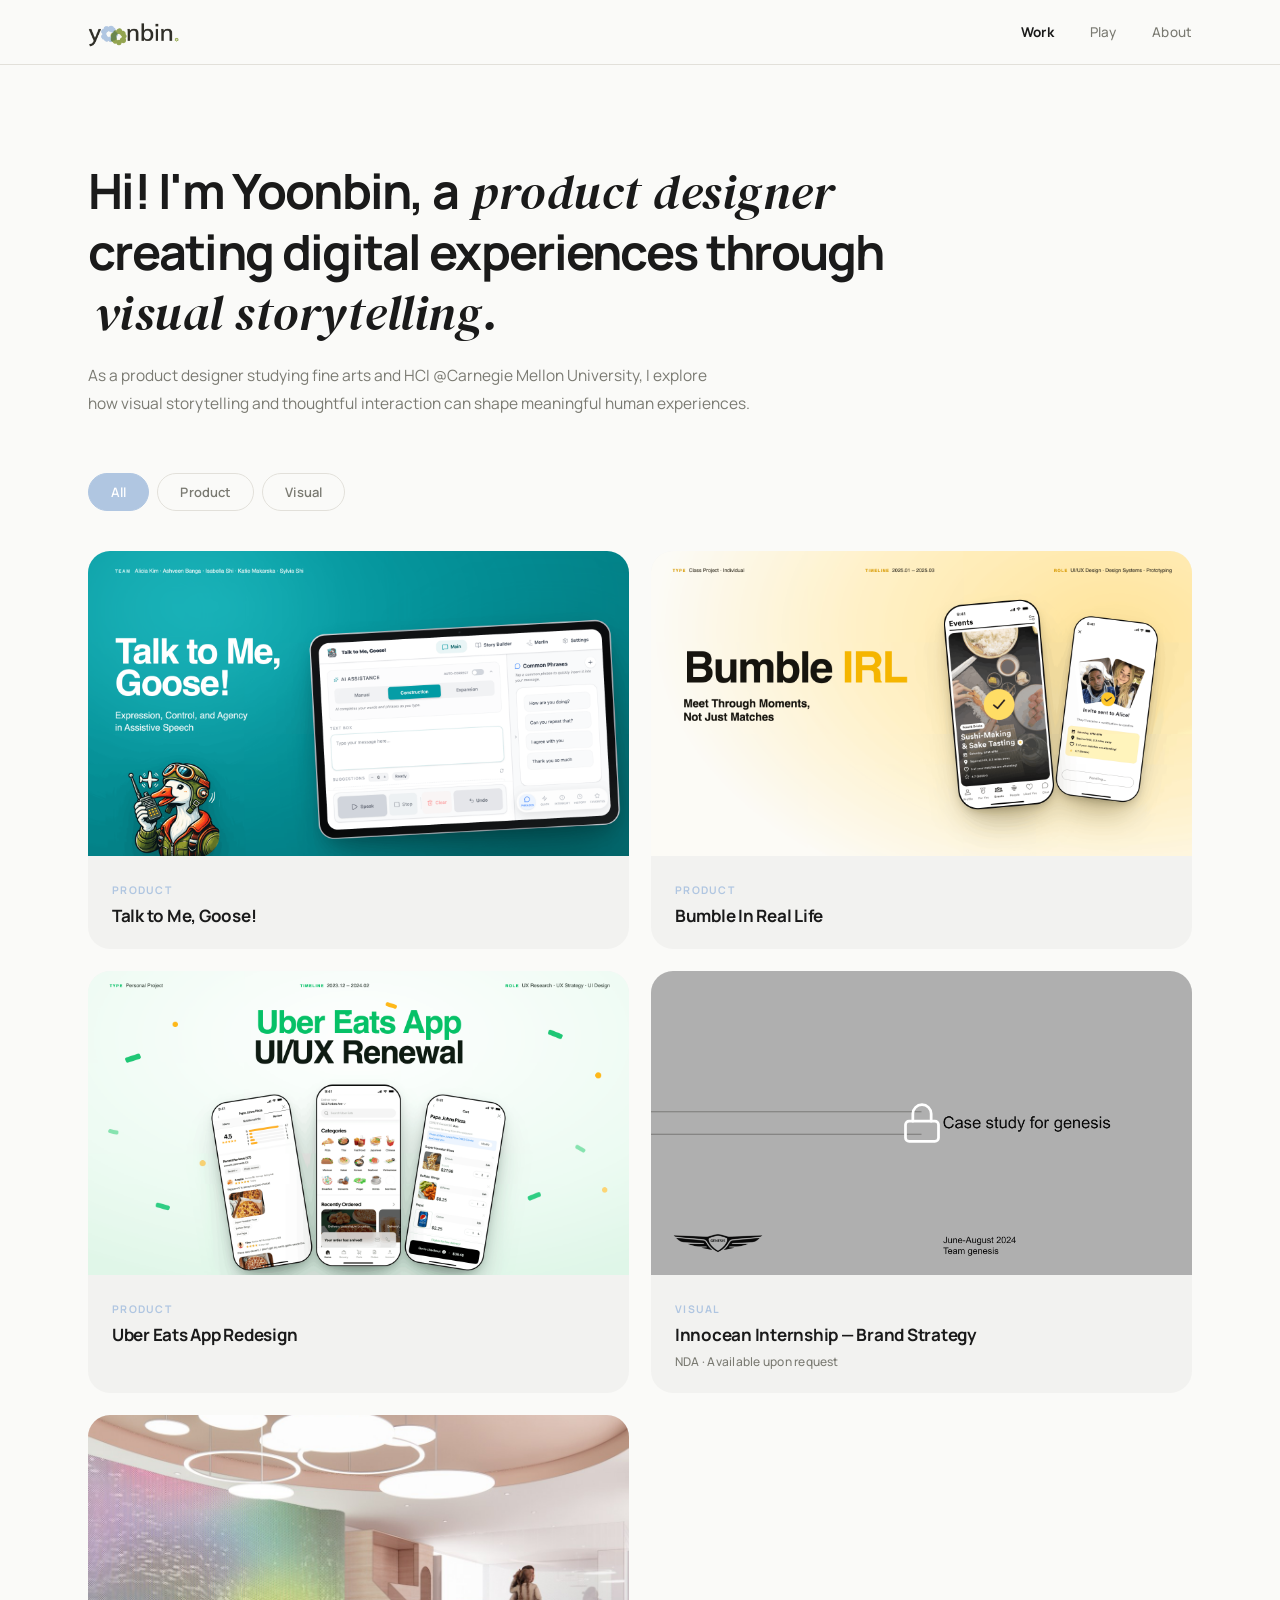
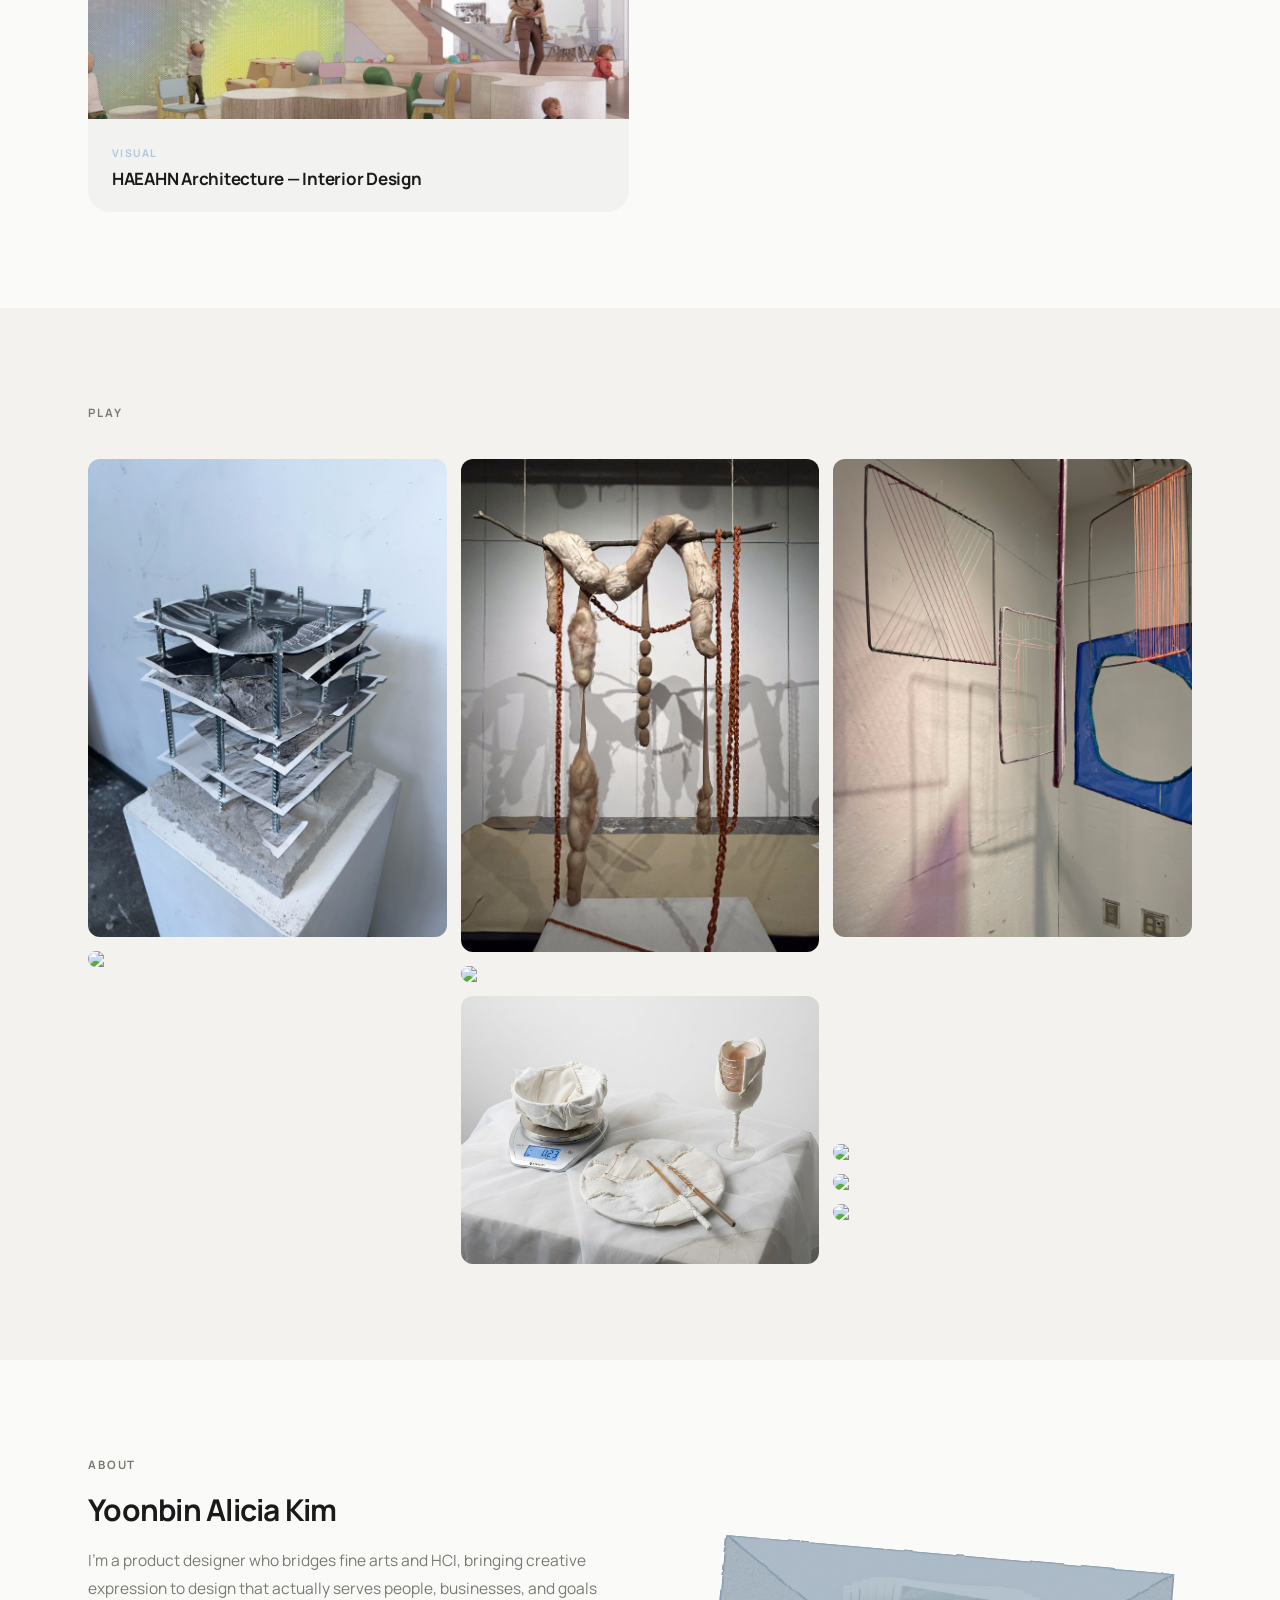
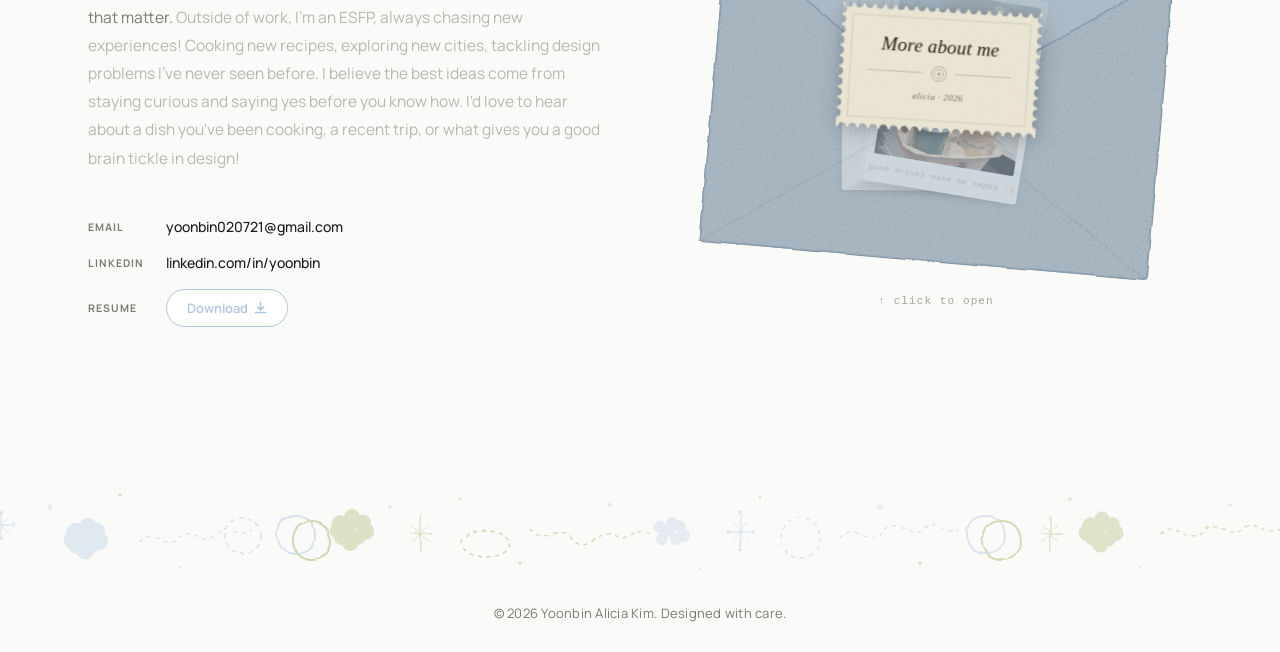
==== index.html @ 05b7c232 "initial commit" ====
<!DOCTYPE html>
<html lang="en">
<head>
<meta charset="UTF-8" />
<meta name="viewport" content="width=device-width, initial-scale=1.0" />
<title>Yoonbin Alicia Kim — Product Designer</title>
<link rel="preconnect" href="https://fonts.googleapis.com" />
<link rel="preconnect" href="https://fonts.gstatic.com" crossorigin />
<link href="https://fonts.googleapis.com/css2?family=Manrope:wght@300;400;500;600;700;800&family=DM+Serif+Display:ital@1&family=IM+Fell+English:ital@0;1&display=swap" rel="stylesheet" />
<style>
/* ── Reset ── */
*,*::before,*::after{box-sizing:border-box;margin:0;padding:0}
:root{
  --blue:#B0C6E1;
  --olive:#98AD57;
  --bg:#FAFAF8;
  --text:#1a1a1a;
  --muted:#7a7a72;
  --border:#e2e0da;
  --card:#F2F2F0;
  --r:22px;
  --ease:cubic-bezier(.4,0,.2,1);
  --spring:cubic-bezier(.34,1.56,.64,1);
}
html,body{scroll-behavior:smooth;width:100%;overflow-x:clip}
body{font-family:'Manrope',-apple-system,sans-serif;background:var(--bg);color:var(--text);line-height:1.6;-webkit-font-smoothing:antialiased}
*{cursor:-webkit-image-set(url('images/logo/d_cursor%201.png') 1x,url('images/logo/d_cursor@2x.png') 2x) 19 19,image-set(url('images/logo/d_cursor%201.png') 1x,url('images/logo/d_cursor@2x.png') 2x) 19 19,auto}
body.hero-em-hover .hero-heading em,body.hero-em-hover .hero-heading em *{cursor:-webkit-image-set(url('images/logo/d_cursor_olive@2x.png') 2x) 19 19,image-set(url('images/logo/d_cursor_olive@2x.png') 2x) 19 19,auto!important}
a{text-decoration:none;color:inherit}
ul{list-style:none}
button{font-family:inherit;border:none;background:none}

/* ── NAV ── */
.nav{
  position:sticky;top:0;z-index:100;
  background:rgba(250,250,248,.92);
  backdrop-filter:blur(14px);-webkit-backdrop-filter:blur(14px);
  border-bottom:1px solid var(--border);
}
.nav-inner{
  max-width:1200px;margin:0 auto;padding:0 48px;
  height:64px;display:flex;align-items:center;justify-content:space-between;
}

/* ── LOGO ── */
.nav-logo{
  display:inline-flex;align-items:center;
  font-size:20px;font-weight:700;letter-spacing:-.03em;line-height:1;
  user-select:none;transition:transform .2s;
}
.nav-logo:hover{transform:scale(.96)}
.nl-y{color:var(--blue)}
.nl-oo{display:inline-flex;align-items:center;margin:0 .5px}
.nl-rest{color:#7A9EBF}
.logo-svg{display:block;flex-shrink:0}

.nav-links{display:flex;gap:36px}
.nav-links a{
  font-size:13.5px;font-weight:500;color:var(--muted);
  letter-spacing:.01em;transition:color .2s, font-weight .2s;
}
.nav-links a:hover,.nav-links a.active{color:var(--text);font-weight:700}

/* ── LAYOUT ── */
.wrap{max-width:1200px;margin:0 auto;padding:0 48px}

/* ── WORK ── */
#work{padding:96px 0}

.hero-eyebrow{
  font-size:11.5px;font-weight:700;letter-spacing:.16em;
  text-transform:uppercase;color:var(--muted);margin-bottom:22px;
}
.hero-heading{
  font-size:clamp(28px,3.8vw,50px);font-weight:700;
  letter-spacing:-.035em;line-height:1.22;
  max-width:820px;margin-bottom:18px;
}
.hero-heading em{
  font-family:'DM Serif Display',Georgia,serif;
  font-style:italic;font-weight:400;
  letter-spacing:.01em;
  margin-left:.12em;
}
.hero-sub{
  font-size:15.5px;font-weight:400;color:var(--muted);
  max-width:720px;line-height:1.82;margin-bottom:56px;
}

/* Filter */
.filter-bar{display:flex;gap:8px;margin-bottom:40px;flex-wrap:wrap}
.filter-btn{
  padding:9px 22px;border-radius:100px;
  border:1.5px solid var(--border);
  font-size:13px;font-weight:600;color:var(--muted);
  transition:all .22s var(--ease);letter-spacing:.01em;
}
.filter-btn:hover{border-color:var(--blue);color:var(--text)}
.filter-btn.active{background:var(--blue);border-color:var(--blue);color:#fff}

/* Cards */
.projects-grid{display:grid;grid-template-columns:1fr 1fr;gap:22px}
.project-card,.project-card *{
  cursor:-webkit-image-set(url('images/logo/d_cursor_big@1x.png') 1x,url('images/logo/d_cursor_big@2x.png') 2x) 32 32,image-set(url('images/logo/d_cursor_big@1x.png') 1x,url('images/logo/d_cursor_big@2x.png') 2x) 32 32,pointer;
}
.project-card{
  border-radius:var(--r);overflow:hidden;background:var(--card);
  transition:transform .3s var(--ease),box-shadow .3s var(--ease),opacity .3s var(--ease);
}
.project-card:hover{transform:scale(1.04);box-shadow:0 16px 38px rgba(20,20,30,.08)}
.project-card.dimmed{opacity:.72}
.card-thumb{aspect-ratio:16/9;width:100%;overflow:hidden}
.card-info{padding:20px 24px 22px}
.card-tag{
  display:inline-block;font-size:10.5px;font-weight:700;
  letter-spacing:.12em;text-transform:uppercase;
  color:var(--blue);margin-bottom:6px;
}
.card-title{font-size:17px;font-weight:700;letter-spacing:-.015em;line-height:1.3}

/* ── PLAY ── */
#play{padding:96px 0;background:#F4F2EE;width:100%;box-sizing:border-box;}
.sec-label{
  display:block;font-size:11.5px;font-weight:700;
  letter-spacing:.16em;text-transform:uppercase;
  color:var(--muted);margin-bottom:36px;
}
.play-grid{
  columns:3;column-gap:14px;
}
.play-item,.play-item *{
  cursor:-webkit-image-set(url('images/logo/d_cursor_big@1x.png') 1x,url('images/logo/d_cursor_big@2x.png') 2x) 32 32,image-set(url('images/logo/d_cursor_big@1x.png') 1x,url('images/logo/d_cursor_big@2x.png') 2x) 32 32,pointer;
}
.play-item{
  border-radius:12px;overflow:hidden;
  break-inside:avoid;margin-bottom:14px;
  transition:transform .3s var(--ease),box-shadow .3s var(--ease));
}
.play-item:hover{transform:translateY(-5px);box-shadow:0 16px 38px rgba(20,20,30,.08)}

/* ── LIGHTBOX ── */
.lb-overlay{
  position:fixed;inset:0;z-index:999;
  background:rgba(26,26,26,.88);
  display:flex;align-items:center;justify-content:center;
  opacity:0;pointer-events:none;
  transition:opacity .3s var(--ease);
}
.lb-overlay.open{opacity:1;pointer-events:all}
.lb-overlay img,.lb-overlay video{
  max-width:90vw;max-height:88vh;
  border-radius:var(--r);
  object-fit:contain;display:block;
  transform:scale(.96);
  transition:transform .3s var(--ease);
}
.lb-overlay.open img,.lb-overlay.open video{transform:scale(1)}
.lb-close{
  position:fixed;top:24px;right:24px;
  width:44px;height:44px;border-radius:50%;
  background:rgba(120,120,120,.25);border:none;
  backdrop-filter:blur(8px);-webkit-backdrop-filter:blur(8px);
  display:flex;align-items:center;justify-content:center;
  color:#fff;font-size:18px;line-height:1;
  transition:background .2s;
}
.lb-close:hover{background:rgba(120,120,120,.45)}

/* ── ABOUT ── */
#about,#about *{cursor:-webkit-image-set(url('images/logo/pair_cursor@1x.png') 1x,url('images/logo/pair_cursor@2x.png') 2x) 36 32,image-set(url('images/logo/pair_cursor@1x.png') 1x,url('images/logo/pair_cursor@2x.png') 2x) 36 32,auto}
#about{padding:96px 0}
.cursor-label{
  position:fixed;pointer-events:none;z-index:9999;
  font-size:11px;font-weight:700;letter-spacing:.12em;text-transform:uppercase;
  color:var(--text);white-space:nowrap;
  transform:translate(-50%,-48px);
  opacity:0;transition:opacity .2s var(--ease);
}
.about-grid{display:grid;grid-template-columns:1fr 1fr;gap:80px;align-items:center}
.about-grid>*{min-width:0;overflow:hidden}

.about-eyebrow{
  display:block;font-size:11.5px;font-weight:700;
  letter-spacing:.16em;text-transform:uppercase;
  color:var(--muted);margin-bottom:18px;
}
.about-name{font-size:30px;font-weight:700;letter-spacing:-.025em;margin-bottom:18px;line-height:1.2}
.about-bio{font-size:15.5px;color:rgba(122,122,114,0.52);line-height:1.82;margin-bottom:44px}
.about-bio .bio-lead{color:var(--muted);font-size:15.5px;}

.contact-list{display:flex;flex-direction:column;gap:14px}
.contact-row{display:flex;align-items:center;gap:14px}
.c-key{
  font-size:10.5px;font-weight:700;letter-spacing:.1em;
  text-transform:uppercase;color:var(--muted);min-width:64px;flex-shrink:0;
}
.c-val{font-size:14px;font-weight:500;transition:color .2s}
.c-val:hover{color:var(--blue)}
.c-resume{
  display:inline-flex;align-items:center;gap:6px;
  padding:8px 20px;border-radius:100px;
  background:#fff;color:var(--blue);border:1.5px solid var(--blue);
  font-size:13px;font-weight:600;
  transition:background .2s,color .2s;
}
.c-resume:hover{background:var(--blue);color:#fff}


/* ── Envelope ── */
.env-wrap{display:flex;flex-direction:column;align-items:center;gap:16px;cursor:pointer;user-select:none;margin-top:80px;max-width:100%}
.env-assembly{position:relative;width:450px;height:308px;transform:rotate(5deg)}
.env-hint-text{font-family:'Courier New',monospace;font-size:11px;letter-spacing:.10em;color:rgba(102,94,86,.56);white-space:nowrap;pointer-events:none;transition:opacity .4s;width:450px;text-align:center;margin-top:16px;}
.env-pc{position:absolute;top:30px;left:148px;width:155px;height:205px;background:#faf9f7;border-radius:3px;padding:7px 7px 28px;box-sizing:border-box;box-shadow:0 2px 10px rgba(0,0,0,.13);will-change:transform;}
.env-pc-photo{width:100%;height:100%;background-size:cover;background-position:center;border-radius:1px;}
.env-pc-caption{position:absolute;bottom:0;left:0;right:0;height:28px;display:flex;align-items:center;justify-content:center;font-family:'Courier New',monospace;font-size:8px;color:#b2a898;letter-spacing:.06em;pointer-events:none;}


/* ── FOOTER ── */
.footer{padding-top:60px;text-align:center;font-size:13px;color:var(--muted);letter-spacing:.02em;}
.footer-copy{padding:20px 48px 28px;}

/* ── Entrance animations ── */
@keyframes fadeUp{
  from{opacity:0;transform:translateY(22px)}
  to{opacity:1;transform:none}
}
.hero-eyebrow{animation:fadeUp .6s ease both}
.hero-heading{animation:fadeUp .7s ease .08s both}
.hero-sub{animation:fadeUp .7s ease .16s both}
.filter-bar{animation:fadeUp .7s ease .22s both}
.projects-grid{animation:fadeUp .7s ease .28s both}

/* ── Responsive ── */
@media(max-width:1100px){
  .about-grid{grid-template-columns:1fr;gap:60px}
  .env-wrap{margin-top:40px}
}
@media(max-width:900px){
  .env-hint-text{margin-top:-50px}
  .nav-inner,.wrap{padding-left:28px;padding-right:28px}
  .projects-grid{grid-template-columns:1fr}
  .env-assembly{transform:rotate(5deg) scale(0.75);transform-origin:center top}
  .env-wrap{margin-top:140px}
}
@media(max-width:600px){
  .nav-links{gap:20px}
  .env-assembly{transform:rotate(5deg) scale(0.62);transform-origin:center top}
  .env-wrap{margin-top:120px}
  .env-hint-text{margin-top:-94px}
  .cursor-label{display:none !important}
  [style*="min-height:420px"]{min-height:0 !important;overflow:visible !important}
}
</style>
</head>
<body>

<!-- ══ NAV ══ -->
<nav class="nav">
  <div class="nav-inner">
    <a href="#work" class="nav-logo" aria-label="yoonbin.">
      <img src="images/logo/logo-3-ring-period.png" alt="yoonbin." style="height:80px;width:auto;display:block;margin-left:-23px">
    </a>
    <ul class="nav-links">
      <li><a href="#work">Work</a></li>
      <li><a href="#play">Play</a></li>
      <li><a href="#about">About</a></li>
    </ul>
  </div>
</nav>

<!-- ══ WORK ══ -->
<section id="work">
  <div class="wrap">
    <h1 class="hero-heading">Hi! I'm Yoonbin, a <em>product designer</em> creating digital experiences through <em>visual storytelling.</em></h1>
    <p class="hero-sub">As a product designer studying fine arts and HCI @<a href="https://hcii.cmu.edu/" target="_blank" style="color:inherit;font-size:inherit;font-weight:inherit;transition:color .2s;" onmouseover="this.style.color='var(--blue)'" onmouseout="this.style.color='inherit'">Carnegie Mellon University</a>, I explore<br>how visual storytelling and thoughtful interaction can shape meaningful human experiences.</p>

    <div class="filter-bar">
      <button class="filter-btn active" data-filter="all">All</button>
      <button class="filter-btn" data-filter="product">Product</button>
      <button class="filter-btn" data-filter="visual">Visual</button>
    </div>

    <div class="projects-grid">
      <a class="project-card" data-category="product" href="ttmg.html">
        <div class="card-thumb" style="background:linear-gradient(135deg,#D0D8E8,#BEC9DC)"><img src="images/TTMG/Goose Cover B -deep teal-.png" alt="Talk to Me Goose" style="width:100%;height:100%;object-fit:cover;display:block"></div>
        <div class="card-info">
          <span class="card-tag">Product</span>
          <h3 class="card-title">Talk to Me, Goose!</h3>
        </div>
      </a>
      <a class="project-card" data-category="product" href="bumble-irl.html">
        <div class="card-thumb" style="background:linear-gradient(135deg,#EAD8D0,#DEC8BC)"><img src="images/Bumble cover.png" alt="Bumble IRL" style="width:100%;height:100%;object-fit:cover;display:block"></div>
        <div class="card-info">
          <span class="card-tag">Product</span>
          <h3 class="card-title">Bumble In Real Life</h3>
        </div>
      </a>
      <a class="project-card" data-category="product" href="uber-eats.html">
        <div class="card-thumb" style="background:linear-gradient(135deg,#D6E5EE,#C2D4E2)"><img src="images/uber eats/UberEats cover.png" alt="Uber Eats App Renewal" style="width:100%;height:100%;object-fit:cover;display:block"></div>
        <div class="card-info">
          <span class="card-tag">Product</span>
          <h3 class="card-title">Uber Eats App Redesign</h3>
        </div>
      </a>
      <div class="project-card" data-category="visual" style="cursor:default;pointer-events:none">
        <div class="card-thumb" style="background:#000;position:relative">
          <img src="images/visual/Innocean/Team Genesis_Case Study for Genesis_1st Edition_0705 1.pptx-01 1.png" alt="Innocean Internship" style="width:100%;height:100%;object-fit:cover;display:block">
          <div style="position:absolute;inset:0;display:flex;align-items:center;justify-content:center;background:rgba(26,26,26,.35)">
            <svg width="44" height="44" viewBox="0 0 24 24" fill="none" stroke="#fff" stroke-width="1.5" stroke-linecap="round" stroke-linejoin="round"><rect x="3" y="11" width="18" height="11" rx="2"/><path d="M7 11V7a5 5 0 0 1 10 0v4"/></svg>
          </div>
        </div>
        <div class="card-info">
          <span class="card-tag">Visual</span>
          <h3 class="card-title">Innocean Internship — Brand Strategy</h3>
          <p style="font-size:12px;color:var(--muted);margin-top:6px;font-weight:500;letter-spacing:.02em">NDA · Available upon request</p>
        </div>
      </div>
      <a class="project-card" data-category="visual" href="haeahn.html">
        <div class="card-thumb" style="background:linear-gradient(135deg,#E8DDD0,#D9C9B8)"><img src="images/visual/Haeahn/cover.jpg" alt="HAEAHN Architecture — Kids Zone" style="width:100%;height:100%;object-fit:cover;display:block"></div>
        <div class="card-info">
          <span class="card-tag">Visual</span>
          <h3 class="card-title">HAEAHN Architecture — Interior Design</h3>
        </div>
      </a>
    </div>
  </div>
</section>

<!-- ══ PLAY ══ -->
<section id="play">
  <div class="wrap">
    <span class="sec-label">Play</span>
    <div class="play-grid">
      <div class="play-item"><img src="images/play/IMG_4606.jpg" style="width:100%;height:auto;display:block"></div>
      <div class="play-item"><img src="images/play/bad color.png" style="width:100%;height:auto;display:block"></div>
      <div class="play-item"><img src="images/play/IMG_2634.jpg" style="width:100%;height:auto;display:block"></div>
      <div class="play-item"><img src="images/play/5. soft sculpture.jpg" style="width:100%;height:auto;display:block"></div>
      <div class="play-item"><img src="images/play/openart-image_1773046559421_83c6cf84_1773046559517_0f009325.jpg" style="width:100%;height:auto;display:block"></div>
      <div class="play-item"><img src="images/play/IMG_3449.jpg" style="width:100%;height:auto;display:block"></div>
      <div class="play-item"><video src="images/play/10. Can_t spell youth without you, exhibition moving poster, Photoshop.mp4" autoplay loop muted playsinline style="width:100%;height:auto;display:block"></video></div>
      <div class="play-item"><img src="images/play/3. Iridescent Metamorphosis, water color and water pencil, 91x73cm, 2020.jpg" style="width:100%;height:auto;display:block"></div>
      <div class="play-item"><img src="images/play/1.1 Sweet Temptation, 150x76cm, mixed media, 2020.jpg" style="width:100%;height:auto;display:block"></div>
      <div class="play-item"><img src="images/play/4. Under my imagination, mobil sculpture installation, 360x100cm,2020jpg.jpg" style="width:100%;height:auto;display:block"></div>
    </div>
  </div>
</section>

<div class="cursor-label" id="cursorLabel">LET'S WORK TOGETHER!</div>

<!-- ══ ABOUT ══ -->
<section id="about">
  <div class="wrap">
    <div class="about-grid">

      <!-- Left: bio -->
      <div>
        <span class="about-eyebrow">About</span>
        <h2 class="about-name">Yoonbin Alicia Kim</h2>
        <p class="about-bio"><span class="bio-lead">I'm a product designer who bridges fine arts and HCI, bringing creative expression to design that actually serves people, businesses, and goals that matter.</span> Outside of work, I'm an ESFP, always chasing new experiences! Cooking new recipes, exploring new cities, tackling design problems I've never seen before. I believe the best ideas come from staying curious and saying yes before you know how. I'd love to hear about a dish you've been cooking, a recent trip, or what gives you a good brain tickle in design!</p>
        <div class="contact-list">
          <div class="contact-row">
            <span class="c-key">Email</span>
            <a href="mailto:yoonbin020721@gmail.com" class="c-val">yoonbin020721@gmail.com</a>
          </div>
          <div class="contact-row">
            <span class="c-key">LinkedIn</span>
            <a href="https://www.linkedin.com/in/yoonbin-alicia-kim/" target="_blank" rel="noopener" class="c-val">linkedin.com/in/yoonbin</a>
          </div>
          <div class="contact-row">
            <span class="c-key">Resume</span>
            <a href="images/Yoonbin_Kim_Resume.pdf" download="Yoonbin_Kim_Resume.pdf" class="c-val c-resume">
              Download
              <svg width="13" height="13" viewBox="0 0 13 13" fill="none" aria-hidden="true">
                <path d="M6.5 1.5v7M3.5 6l3 3 3-3M1.5 11.5h10" stroke="currentColor" stroke-width="1.6" stroke-linecap="round" stroke-linejoin="round"/>
              </svg>
            </a>
          </div>
        </div>
      </div>

      <!-- Right: envelope -->
      <div style="display:flex;justify-content:center;align-items:center;min-height:420px;overflow:visible">
        <div class="env-wrap" id="envWrap">
          <!-- Paper grain filter -->
          <svg style="position:absolute;width:0;height:0;overflow:hidden" aria-hidden="true">
            <defs>
              <filter id="paperGrain" color-interpolation-filters="linearRGB" x="0%" y="0%" width="100%" height="100%">
                <feTurbulence type="fractalNoise" baseFrequency="0.62" numOctaves="4" stitchTiles="stitch" result="noise"/>
                <feColorMatrix type="saturate" values="0" in="noise" result="grey"/>
                <feBlend in="SourceGraphic" in2="grey" mode="multiply" result="blend"/>
                <feComposite in="blend" in2="SourceGraphic" operator="in"/>
              </filter>
              <filter id="envRough" x="-5%" y="-5%" width="110%" height="110%">
                <feTurbulence type="turbulence" baseFrequency="0.02 0.04" numOctaves="3" seed="12" result="noise"/>
                <feDisplacementMap in="SourceGraphic" in2="noise" scale="2.5" xChannelSelector="R" yChannelSelector="G"/>
              </filter>
            </defs>
          </svg>

          <div class="env-assembly" id="envAssembly">
            <!-- Envelope back -->
            <div id="envBack" style="position:absolute;top:0;left:0;width:450px;height:308px;z-index:1;background:rgba(172,188,200,0.96);border-radius:4px;border:1.5px solid rgba(138,158,172,0.88);filter:url(#paperGrain) url(#envRough);"></div>

            <!-- Interior lining -->
            <div id="envInterior" style="position:absolute;top:8px;left:8px;width:434px;height:292px;z-index:2;background:rgba(108,132,150,0.88);border-radius:2px;opacity:0;transition:opacity .30s ease .22s;pointer-events:none;"></div>

            <!-- Photo cards (no rough filter) -->
            <div id="envC0" class="env-pc" style="z-index:3"></div>
            <div id="envC1" class="env-pc" style="z-index:4"></div>
            <div id="envC2" class="env-pc" style="z-index:5"></div>
            <div id="envC3" class="env-pc" style="z-index:6"></div>
            <div id="envC4" class="env-pc" style="z-index:7"></div>
            <div id="envC5" class="env-pc" style="z-index:8"></div>
            <div id="envC6" class="env-pc" style="z-index:9"></div>

            <!-- Stamp on envelope front (populated by JS) -->
            <div id="envLabel" style="position:absolute;left:125px;top:55px;z-index:34;pointer-events:none;opacity:1;transition:opacity .22s ease;filter:drop-shadow(2px 4px 12px rgba(0,0,0,.22)) drop-shadow(0 1px 3px rgba(0,0,0,.10));transform:rotate(-1.5deg);"></div>

            <!-- Front face with V-notch clip -->
            <div id="envFront" style="position:absolute;top:0;left:0;width:450px;height:308px;z-index:32;pointer-events:none;clip-path:polygon(0% 0%,50% 0%,100% 0%,100% 100%,0% 100%);transition:clip-path .55s cubic-bezier(.4,0,.2,1);filter:url(#envRough);">
              <svg width="450" height="308" viewBox="0 0 450 308" fill="none" style="display:block;">
                <rect x=".75" y=".75" width="448.5" height="306.5" rx="3.5" fill="rgba(172,188,200,0.58)" stroke="rgba(135,155,170,0.88)" stroke-width="1.5"/>
                <line x1="0"   y1="0"   x2="225" y2="154" stroke="rgba(112,135,150,0.28)" stroke-width="1"/>
                <line x1="450" y1="0"   x2="225" y2="154" stroke="rgba(112,135,150,0.28)" stroke-width="1"/>
                <line x1="0"   y1="308" x2="225" y2="154" stroke="rgba(112,135,150,0.28)" stroke-width="1"/>
                <line x1="450" y1="308" x2="225" y2="154" stroke="rgba(112,135,150,0.28)" stroke-width="1"/>
              </svg>
            </div>

            <!-- Flap back (folded open) -->
            <div id="envFlapBack" style="position:absolute;top:-154px;left:0;width:450px;height:154px;z-index:22;opacity:0;transform:translateY(14px);transition:opacity .20s ease,transform .20s ease;pointer-events:none;filter:url(#envRough);">
              <svg width="450" height="154" viewBox="0 0 450 154" fill="none" style="display:block;">
                <polygon points="0,154 450,154 225,0" fill="rgba(108,132,150,0.94)" stroke="rgba(88,112,130,0.82)" stroke-width="1.5" stroke-linejoin="round"/>
              </svg>
            </div>

            <!-- Flap front (sealed) -->
            <div id="envFlapFront" style="position:absolute;top:0;left:0;width:450px;height:154px;z-index:33;opacity:1;transition:opacity .22s ease .30s;pointer-events:none;filter:url(#envRough);">
              <svg width="450" height="154" viewBox="0 0 450 154" fill="none" style="display:block;">
                <polygon points="0,0 450,0 225,154" fill="rgba(172,188,200,0.75)" stroke="rgba(135,155,170,0.88)" stroke-width="1.5" stroke-linejoin="round"/>
                <line x1="0"   y1="0" x2="225" y2="154" stroke="rgba(112,135,150,0.28)" stroke-width="1"/>
                <line x1="450" y1="0" x2="225" y2="154" stroke="rgba(112,135,150,0.28)" stroke-width="1"/>
              </svg>
            </div>
          </div>

          <div class="env-hint-text" id="envHint">↑ click to open</div>
        </div>
      </div>

    </div>
  </div>
</section>

<!-- ══ FOOTER ══ -->
<footer class="footer">
  <div style="width:100%;overflow:hidden;line-height:0;">
<svg xmlns="http://www.w3.org/2000/svg" viewBox="0 0 1440 100" width="100%" height="100" preserveAspectRatio="xMidYMid slice">
  <defs>
    <!-- Hand-drawn wobble filter -->
    <filter id="rough" x="-5%" y="-5%" width="110%" height="110%">
      <feTurbulence type="turbulence" baseFrequency="0.035 0.06" numOctaves="3" seed="8" result="noise"/>
      <feDisplacementMap in="SourceGraphic" in2="noise" scale="2.8" xChannelSelector="R" yChannelSelector="G"/>
    </filter>
    <filter id="roughfill" x="-10%" y="-10%" width="120%" height="120%">
      <feTurbulence type="turbulence" baseFrequency="0.04 0.07" numOctaves="4" seed="5" result="noise"/>
      <feDisplacementMap in="SourceGraphic" in2="noise" scale="3.5" xChannelSelector="R" yChannelSelector="G"/>
    </filter>
  </defs>

  <!-- === BLOB RINGS (filled, organic lobe clusters) === -->
  <!-- Blue ring cluster at x=168 -->
  <g opacity=".34">
    <ellipse cx="160" cy="52" rx="9.5" ry="8.2" fill="#B0C6E1" transform="rotate(-20 160 52)"/>
    <ellipse cx="176" cy="48" rx="9" ry="8.5" fill="#B0C6E1" transform="rotate(15 176 48)"/>
    <ellipse cx="172" cy="62" rx="8.8" ry="8" fill="#B0C6E1" transform="rotate(-8 172 62)"/>
    <ellipse cx="156" cy="62" rx="8.5" ry="8.2" fill="#B0C6E1" transform="rotate(25 156 62)"/>
    <ellipse cx="155" cy="48" rx="9" ry="8" fill="#B0C6E1" transform="rotate(-35 155 48)"/>
    <ellipse cx="168" cy="43" rx="8.5" ry="8.5" fill="#B0C6E1" transform="rotate(10 168 43)"/>
    <ellipse cx="180" cy="58" rx="8.2" ry="8.8" fill="#B0C6E1" transform="rotate(-15 180 58)"/>
    <ellipse cx="165" cy="68" rx="9" ry="8" fill="#B0C6E1" transform="rotate(30 165 68)"/>
    <ellipse cx="152" cy="57" rx="8.5" ry="9" fill="#B0C6E1" transform="rotate(-10 152 57)"/>
  </g>

  <!-- Green blob at x=430 -->
  <g opacity=".3">
    <ellipse cx="428" cy="44" rx="8.5" ry="8" fill="#98AD57" transform="rotate(-18 428 44)"/>
    <ellipse cx="443" cy="40" rx="8" ry="8.5" fill="#98AD57" transform="rotate(22 443 40)"/>
    <ellipse cx="438" cy="54" rx="8.2" ry="7.8" fill="#98AD57" transform="rotate(-5 438 54)"/>
    <ellipse cx="422" cy="54" rx="8" ry="8.2" fill="#98AD57" transform="rotate(28 422 54)"/>
    <ellipse cx="420" cy="40" rx="8.5" ry="7.8" fill="#98AD57" transform="rotate(-32 420 40)"/>
    <ellipse cx="432" cy="34" rx="8" ry="8" fill="#98AD57" transform="rotate(12 432 34)"/>
    <ellipse cx="446" cy="48" rx="8" ry="8.5" fill="#98AD57" transform="rotate(-12 446 48)"/>
    <ellipse cx="430" cy="60" rx="8.5" ry="7.8" fill="#98AD57" transform="rotate(28 430 60)"/>
    <ellipse cx="418" cy="48" rx="8" ry="8.5" fill="#98AD57" transform="rotate(-8 418 48)"/>
  </g>

  <!-- Small blue dot cluster x=750 -->
  <g opacity=".28">
    <ellipse cx="748" cy="48" rx="6.5" ry="6" fill="#B0C6E1" transform="rotate(-15 748 48)"/>
    <ellipse cx="760" cy="44" rx="6" ry="6.5" fill="#B0C6E1" transform="rotate(20 760 44)"/>
    <ellipse cx="756" cy="56" rx="6.2" ry="6" fill="#B0C6E1" transform="rotate(-5 756 56)"/>
    <ellipse cx="742" cy="56" rx="6" ry="6.2" fill="#B0C6E1" transform="rotate(25 742 56)"/>
    <ellipse cx="740" cy="44" rx="6.5" ry="6" fill="#B0C6E1" transform="rotate(-30 740 44)"/>
    <ellipse cx="752" cy="40" rx="6" ry="6" fill="#B0C6E1" transform="rotate(8 752 40)"/>
    <ellipse cx="764" cy="52" rx="6" ry="6.5" fill="#B0C6E1" transform="rotate(-10 764 52)"/>
  </g>

  <!-- Green blob x=1180 -->
  <g opacity=".28">
    <ellipse cx="1178" cy="46" rx="8" ry="7.5" fill="#98AD57" transform="rotate(-20 1178 46)"/>
    <ellipse cx="1192" cy="42" rx="7.8" ry="8" fill="#98AD57" transform="rotate(18 1192 42)"/>
    <ellipse cx="1188" cy="56" rx="8" ry="7.5" fill="#98AD57" transform="rotate(-6 1188 56)"/>
    <ellipse cx="1172" cy="54" rx="7.5" ry="8" fill="#98AD57" transform="rotate(26 1172 54)"/>
    <ellipse cx="1170" cy="42" rx="8" ry="7.5" fill="#98AD57" transform="rotate(-28 1170 42)"/>
    <ellipse cx="1182" cy="36" rx="7.5" ry="7.5" fill="#98AD57" transform="rotate(10 1182 36)"/>
    <ellipse cx="1196" cy="50" rx="7.5" ry="8" fill="#98AD57" transform="rotate(-12 1196 50)"/>
    <ellipse cx="1180" cy="62" rx="8" ry="7.5" fill="#98AD57" transform="rotate(24 1180 62)"/>
    <ellipse cx="1166" cy="50" rx="7.5" ry="8" fill="#98AD57" transform="rotate(-8 1166 50)"/>
  </g>

  <!-- === STROKE ELEMENTS (wobble filtered) === -->
  <g filter="url(#rough)" stroke-linecap="round" stroke-linejoin="round">

    <!-- Sparkle cross #1 (blue) x=80 -->
    <g opacity=".42" stroke="#B0C6E1">
      <path d="M80,29 C80.5,34 80,38 80,42" stroke-width="1.3" fill="none"/>
      <path d="M80,42 C79.5,46 80,52 79.8,55" stroke-width="1.3" fill="none"/>
      <path d="M67,42 C72,41.5 76,42 80,42" stroke-width="1.3" fill="none"/>
      <path d="M80,42 C84,42.5 88,42 93,41.8" stroke-width="1.3" fill="none"/>
      <path d="M71,33 C74,36 77,39 80,42" stroke-width="0.8" fill="none"/>
      <path d="M80,42 C83,45 86,48 89,51" stroke-width="0.8" fill="none"/>
      <path d="M89,33 C86,36 83,39 80,42" stroke-width="0.8" fill="none"/>
      <path d="M80,42 C77,45 74,48 71,51" stroke-width="0.8" fill="none"/>
      <circle cx="80" cy="29" r="2" fill="#B0C6E1" stroke="none"/>
      <circle cx="80" cy="55" r="2" fill="#B0C6E1" stroke="none"/>
      <circle cx="67" cy="42" r="2" fill="#B0C6E1" stroke="none"/>
      <circle cx="93" cy="42" r="2" fill="#B0C6E1" stroke="none"/>
    </g>

    <!-- Dotted ring outline at x=320 -->
    <circle cx="322" cy="52" r="18" fill="none" stroke="#B0C6E1" stroke-width="1.5" stroke-dasharray="3.5,5.5" opacity=".48"/>

    <!-- Wavy dotted path #1 (blue) x=220 -->
    <path d="M220,58 C232,42 244,68 258,54 C272,40 284,66 298,50 C308,38 318,56 330,46" fill="none" stroke="#B0C6E1" stroke-width="1.4" stroke-dasharray="3,5.5" opacity=".44"/>

    <!-- Overlapping ring outlines x=370 -->
    <g opacity=".44">
      <path d="M356,50 C356,38 364,32 375,32 C386,32 394,40 394,52 C394,64 386,70 375,70 C364,70 356,62 356,50 Z" fill="none" stroke="#B0C6E1" stroke-width="2"/>
      <path d="M372,56 C372,44 380,38 391,38 C402,38 410,46 410,58 C410,70 402,76 391,76 C380,76 372,68 372,56 Z" fill="none" stroke="#98AD57" stroke-width="2"/>
    </g>

    <!-- Sparkle cross #2 (green) x=500 -->
    <g opacity=".38" stroke="#98AD57">
      <path d="M500,31 C500.3,37 500,43 500,50" stroke-width="1.2" fill="none"/>
      <path d="M500,50 C499.7,57 500,62 499.8,68" stroke-width="1.2" fill="none"/>
      <path d="M489,50 C493,49.5 497,50 500,50" stroke-width="1.2" fill="none"/>
      <path d="M500,50 C503,50.3 507,50 511,49.8" stroke-width="1.2" fill="none"/>
      <path d="M492,42 C495,45 498,47 500,50" stroke-width="0.8" fill="none"/>
      <path d="M500,50 C502,53 505,56 508,58" stroke-width="0.8" fill="none"/>
      <path d="M508,42 C505,45 502,47 500,50" stroke-width="0.8" fill="none"/>
      <path d="M500,50 C498,53 495,56 492,58" stroke-width="0.8" fill="none"/>
    </g>

    <!-- Dotted oval x=565 -->
    <ellipse cx="565" cy="60" rx="24" ry="13" fill="none" stroke="#98AD57" stroke-width="1.5" stroke-dasharray="3,5.5" opacity=".44"/>

    <!-- Wavy dotted path #2 (green) x=610 -->
    <path d="M610,46 C624,64 638,38 652,56 C666,72 680,42 694,52 C704,60 714,42 728,50" fill="none" stroke="#98AD57" stroke-width="1.4" stroke-dasharray="3,5.5" opacity=".42"/>

    <!-- Sparkle cross #3 (blue) x=820 -->
    <g opacity=".4" stroke="#B0C6E1">
      <path d="M820,28 C820.4,35 820,41 820,48" stroke-width="1.3" fill="none"/>
      <path d="M820,48 C819.6,55 820,60 819.8,66" stroke-width="1.3" fill="none"/>
      <path d="M807,48 C812,47.5 816,48 820,48" stroke-width="1.3" fill="none"/>
      <path d="M820,48 C824,48.4 828,48 833,47.8" stroke-width="1.3" fill="none"/>
      <path d="M811,38 C814,41 817,44 820,48" stroke-width="0.8" fill="none"/>
      <path d="M820,48 C823,52 826,55 829,58" stroke-width="0.8" fill="none"/>
      <path d="M829,38 C826,41 823,44 820,48" stroke-width="0.8" fill="none"/>
      <path d="M820,48 C817,52 814,55 811,58" stroke-width="0.8" fill="none"/>
      <circle cx="820" cy="28" r="1.8" fill="#B0C6E1" stroke="none"/>
      <circle cx="820" cy="66" r="1.8" fill="#B0C6E1" stroke="none"/>
      <circle cx="807" cy="48" r="1.8" fill="#B0C6E1" stroke="none"/>
      <circle cx="833" cy="48" r="1.8" fill="#B0C6E1" stroke="none"/>
    </g>

    <!-- Dotted ring x=878 -->
    <circle cx="880" cy="54" r="20" fill="none" stroke="#B0C6E1" stroke-width="1.5" stroke-dasharray="3.5,5.5" opacity=".4"/>

    <!-- Wavy dotted path #3 (blue) x=920 -->
    <path d="M920,54 C934,36 948,66 962,48 C976,30 990,58 1004,44 C1014,34 1024,52 1038,46" fill="none" stroke="#B0C6E1" stroke-width="1.4" stroke-dasharray="3,5.5" opacity=".42"/>

    <!-- Overlapping ring outlines x=1058 -->
    <g opacity=".4">
      <path d="M1046,50 C1046,38 1054,32 1065,32 C1076,32 1084,40 1084,52 C1084,64 1076,70 1065,70 C1054,70 1046,62 1046,50 Z" fill="none" stroke="#B0C6E1" stroke-width="2"/>
      <path d="M1062,56 C1062,44 1070,38 1081,38 C1092,38 1100,46 1100,58 C1100,70 1092,76 1081,76 C1070,76 1062,68 1062,56 Z" fill="none" stroke="#98AD57" stroke-width="2"/>
    </g>

    <!-- Sparkle cross #4 (green) x=1130 -->
    <g opacity=".36" stroke="#98AD57">
      <path d="M1130,32 C1130.3,38 1130,44 1130,50" stroke-width="1.2" fill="none"/>
      <path d="M1130,50 C1129.7,56 1130,62 1129.8,68" stroke-width="1.2" fill="none"/>
      <path d="M1119,50 C1123,49.5 1127,50 1130,50" stroke-width="1.2" fill="none"/>
      <path d="M1130,50 C1133,50.3 1137,50 1141,49.8" stroke-width="1.2" fill="none"/>
      <path d="M1122,42 C1125,45 1128,47 1130,50" stroke-width="0.8" fill="none"/>
      <path d="M1130,50 C1132,53 1135,56 1138,58" stroke-width="0.8" fill="none"/>
      <path d="M1138,42 C1135,45 1132,47 1130,50" stroke-width="0.8" fill="none"/>
      <path d="M1130,50 C1128,53 1125,56 1122,58" stroke-width="0.8" fill="none"/>
    </g>

    <!-- Wavy dotted path #4 (green) x=1240 -->
    <path d="M1240,50 C1254,34 1268,64 1282,48 C1296,32 1310,58 1324,44 C1334,34 1344,54 1360,46" fill="none" stroke="#98AD57" stroke-width="1.4" stroke-dasharray="3,5.5" opacity=".4"/>

    <!-- Dotted ring at x=1400 -->
    <circle cx="1402" cy="54" r="16" fill="none" stroke="#B0C6E1" stroke-width="1.5" stroke-dasharray="3,5.5" opacity=".38"/>

  </g>

  <!-- Scattered accent dots (no filter needed — small) -->
  <circle cx="22" cy="20" r="2.2" fill="#B0C6E1" opacity=".32"/>
  <circle cx="58" cy="14" r="1.6" fill="#98AD57" opacity=".28"/>
  <circle cx="130" cy="24" r="2.5" fill="#B0C6E1" opacity=".26"/>
  <circle cx="200" cy="12" r="1.8" fill="#98AD57" opacity=".3"/>
  <circle cx="470" cy="24" r="2" fill="#B0C6E1" opacity=".28"/>
  <circle cx="540" cy="16" r="1.6" fill="#98AD57" opacity=".26"/>
  <circle cx="690" cy="22" r="2.2" fill="#B0C6E1" opacity=".28"/>
  <circle cx="840" cy="14" r="1.5" fill="#98AD57" opacity=".28"/>
  <circle cx="960" cy="24" r="2.4" fill="#B0C6E1" opacity=".26"/>
  <circle cx="1150" cy="16" r="1.8" fill="#98AD57" opacity=".28"/>
  <circle cx="1310" cy="22" r="2" fill="#B0C6E1" opacity=".26"/>
  <circle cx="1430" cy="18" r="1.6" fill="#98AD57" opacity=".28"/>
  <!-- bottom dots -->
  <circle cx="45" cy="80" r="1.8" fill="#98AD57" opacity=".26"/>
  <circle cx="260" cy="84" r="1.5" fill="#B0C6E1" opacity=".28"/>
  <circle cx="600" cy="80" r="2" fill="#98AD57" opacity=".24"/>
  <circle cx="780" cy="86" r="1.5" fill="#B0C6E1" opacity=".26"/>
  <circle cx="1000" cy="80" r="1.8" fill="#98AD57" opacity=".24"/>
  <circle cx="1220" cy="84" r="1.5" fill="#B0C6E1" opacity=".26"/>
  <circle cx="1380" cy="80" r="2" fill="#98AD57" opacity=".24"/>

</svg>
</div>
  <div class="footer-copy">© 2026 Yoonbin Alicia Kim. Designed with care.</div>
</footer>

<!-- LIGHTBOX -->
<div class="lb-overlay" id="lb" onclick="lbClose()">
  <button class="lb-close" onclick="lbClose()" aria-label="Close">✕</button>
  <img id="lbImg" src="" alt="" style="display:none">
  <video id="lbVid" src="" autoplay loop muted playsinline style="display:none"></video>
</div>

<script>
function lbOpen(el){
  var lb = document.getElementById('lb');
  var img = document.getElementById('lbImg');
  var vid = document.getElementById('lbVid');
  var src = el.querySelector('img') ? el.querySelector('img').src : null;
  var vsrc = el.querySelector('video') ? el.querySelector('video').src : null;
  if(vsrc){
    vid.src = vsrc; img.style.display='none'; vid.style.display='block';
  } else {
    img.src = src; img.style.display='block'; vid.style.display='none';
  }
  lb.classList.add('open');
}
function lbClose(){
  var lb = document.getElementById('lb');
  lb.classList.remove('open');
  document.getElementById('lbVid').src='';
}
document.addEventListener('keydown',function(e){if(e.key==='Escape')lbClose()});
document.querySelectorAll('.play-item').forEach(function(el){
  el.addEventListener('click',function(e){e.stopPropagation();lbOpen(el)});
});

/* ── Filter tabs ── */
const filterBtns = document.querySelectorAll('.filter-btn');
const cards = document.querySelectorAll('.project-card');

filterBtns.forEach(btn => {
  btn.addEventListener('click', () => {
    filterBtns.forEach(b => b.classList.remove('active'));
    btn.classList.add('active');
    const f = btn.dataset.filter;
    cards.forEach(c => {
      c.style.display = (f === 'all' || c.dataset.category === f) ? '' : 'none';
    });
  });
});

/* ── Card hover dim ── */
cards.forEach(card => {
  card.addEventListener('mouseenter', () => {
    cards.forEach(c => { if (c !== card && c.style.display !== 'none') c.classList.add('dimmed'); });
  });
  card.addEventListener('mouseleave', () => {
    cards.forEach(c => c.classList.remove('dimmed'));
  });
});

/* ── Envelope ── */
(function(){
  const photos = [
    'images/about/web/card1.jpg','images/about/web/card2.jpg','images/about/web/card3.jpg',
    'images/about/web/card4.jpg','images/about/web/card5.jpg','images/about/web/card6.jpg',
    'images/about/web/card7.jpg'
  ];
  photos.forEach(s=>{ const img=new Image(); img.src=s; });

  const wrap      = document.getElementById('envWrap');
  const interior  = document.getElementById('envInterior');
  const flapFront = document.getElementById('envFlapFront');
  const flapBack  = document.getElementById('envFlapBack');
  const front     = document.getElementById('envFront');
  const hint      = document.getElementById('envHint');
  const label     = document.getElementById('envLabel');
  const cards     = [0,1,2,3,4,5,6].map(i=>document.getElementById('envC'+i));

  /* Build stamp SVG */
  (function(){
    const W=200,H=124,r=4.2,s=10.4;
    const holes=[];
    for(let x=r+2;x<=W-r-2;x+=s){
      holes.push(`<circle cx="${+(x.toFixed(1))}" cy="0" r="${r}" fill="black"/>`);
      holes.push(`<circle cx="${+(x.toFixed(1))}" cy="${H}" r="${r}" fill="black"/>`);
    }
    for(let y=r+2;y<=H-r-2;y+=s){
      holes.push(`<circle cx="0" cy="${+(y.toFixed(1))}" r="${r}" fill="black"/>`);
      holes.push(`<circle cx="${W}" cy="${+(y.toFixed(1))}" r="${r}" fill="black"/>`);
    }
    label.innerHTML=`
    <svg width="${W}" height="${H}" viewBox="0 0 ${W} ${H}" style="display:block;overflow:visible;">
      <defs>
        <filter id="stampGrain" color-interpolation-filters="linearRGB" x="0%" y="0%" width="100%" height="100%">
          <feTurbulence type="fractalNoise" baseFrequency="0.72" numOctaves="4" stitchTiles="stitch" result="n"/>
          <feColorMatrix type="matrix" values="1 0 0 0 0  0 1 0 0 0  0 0 1 0 0  0 0 0 0.16 0" in="n" result="t"/>
          <feBlend in="SourceGraphic" in2="t" mode="multiply"/>
        </filter>
        <mask id="stampMask">
          <rect width="${W}" height="${H}" fill="white"/>
          ${holes.join('')}
        </mask>
      </defs>
      <rect width="${W}" height="${H}" fill="#ede8d6" mask="url(#stampMask)" filter="url(#stampGrain)"/>
      <rect x="11" y="11" width="${W-22}" height="${H-22}" fill="none" stroke="rgba(80,62,38,0.15)" stroke-width="1"/>
      <foreignObject x="0" y="0" width="${W}" height="${H}">
        <div xmlns="http://www.w3.org/1999/xhtml" style="width:${W}px;height:${H}px;display:flex;flex-direction:column;align-items:center;justify-content:center;padding:20px 28px;box-sizing:border-box;gap:0;">
          <div style="font-family:'IM Fell English',Georgia,serif;font-style:italic;font-size:19px;color:#2b1f0e;letter-spacing:.01em;text-align:center;line-height:1.15;margin-bottom:7px;">More about me</div>
          <div style="display:flex;align-items:center;gap:7px;width:100%;margin-bottom:7px;">
            <div style="flex:1;height:1px;background:rgba(55,42,22,.22);"></div>
            <svg width="18" height="18" viewBox="0 0 28 28" fill="none"><circle cx="14" cy="14" r="11.5" stroke="rgba(55,42,22,.38)" stroke-width="1.1"/><circle cx="14" cy="14" r="7" stroke="rgba(55,42,22,.30)" stroke-width="1.1"/><circle cx="14" cy="14" r="2.8" fill="rgba(55,42,22,.28)"/></svg>
            <div style="flex:1;height:1px;background:rgba(55,42,22,.22);"></div>
          </div>
          <div style="font-family:'IM Fell English',Georgia,serif;font-style:italic;font-size:9px;color:rgba(55,42,22,.65);letter-spacing:.05em;text-align:center;">alicia · 2026</div>
        </div>
      </foreignObject>
    </svg>`;
  })();

  const captions = [
    'senior exhibition 🎨',
    'morning ritual 🧘‍♀️',
    '#TEFAF NYC',
    'byebye CMU 🎓',
    'art hunting!',
    'picnic @central park 🧺',
    'good drinks make me happy :)'
  ];
  cards.forEach((c,i)=>{
    c.innerHTML=`<div class="env-pc-photo" style="background-image:url('${photos[i]}')"></div><div class="env-pc-caption">${captions[i]}</div>`;
  });

  const stack = [
    {x:-18,y:4,r:-4.5},{x:-12,y:2,r:-3},{x:-6,y:1,r:-1.5},
    {x:0,y:0,r:0},
    {x:6,y:1,r:1.5},{x:12,y:2,r:3},{x:18,y:4,r:4.5}
  ];
  const fan = [
    {x:-150,y:-108,r:-26},{x:-100,y:-120,r:-17},{x:-50,y:-128,r:-9},
    {x:0,y:-132,r:0},
    {x:50,y:-128,r:9},{x:100,y:-120,r:17},{x:150,y:-108,r:26}
  ];

  let isOpen = false; window.isEnvOpen = false;
  let hoveredCard = null;

  function applyCards(open, peek=false){
    cards.forEach((c,i)=>{
      const pos = open ? fan[i] : stack[i];
      const centerDist = Math.abs(i-3);
      const delay = open ? (0.05 + centerDist*0.05) : (centerDist*0.035);
      const isHov = open && hoveredCard===i;
      const isPeek = !open && peek && i===6;
      c.style.boxShadow = isHov
        ? '0 28px 60px rgba(0,0,0,.30),0 6px 16px rgba(0,0,0,.14)'
        : open ? '0 8px 28px rgba(0,0,0,.20),0 2px 8px rgba(0,0,0,.10)' : '0 2px 10px rgba(0,0,0,.13)';
      c.style.transform = isHov
        ? `translateX(${pos.x}px) translateY(${pos.y}px) rotate(${pos.r}deg) scale(1.06)`
        : isPeek
          ? `translateX(${pos.x}px) translateY(${pos.y-24}px) rotate(${pos.r}deg)`
          : `translateX(${pos.x}px) translateY(${pos.y}px) rotate(${pos.r}deg)`;
      c.style.transition = isHov
        ? 'transform .22s ease, box-shadow .22s ease'
        : isPeek
          ? 'transform .32s cubic-bezier(.34,1.56,.64,1)'
          : `transform .70s cubic-bezier(.34,1.56,.64,1) ${delay}s,box-shadow .4s ease`;
      c.style.zIndex = isHov ? 36 : open ? 23+i : 3+i;
      const dCur = open ? "-webkit-image-set(url('images/logo/d_cursor%201.png') 1x,url('images/logo/d_cursor@2x.png') 2x) 19 19,image-set(url('images/logo/d_cursor%201.png') 1x,url('images/logo/d_cursor@2x.png') 2x) 19 19,auto" : '';
      c.style.cursor = dCur;
      const ph = c.querySelector('.env-pc-photo'); if(ph) ph.style.cursor = dCur;
    });
  }

  /* ── Lightbox ── */
  const lb = document.createElement('div');
  lb.style.cssText='position:fixed;inset:0;z-index:9999;display:flex;align-items:center;justify-content:center;background:rgba(20,20,20,0);transition:background .3s ease;pointer-events:none;';

  const lbCard = document.createElement('div');
  lbCard.style.cssText='background:#faf9f7;padding:12px 12px 52px;border-radius:3px;box-shadow:0 32px 80px rgba(0,0,0,.50),0 4px 16px rgba(0,0,0,.18);transform:scale(0.88) translateY(16px);opacity:0;transition:transform .38s cubic-bezier(.34,1.56,.64,1),opacity .25s ease;position:relative;';

  const lbPhoto = document.createElement('div');
  lbPhoto.style.cssText='width:300px;height:390px;background-size:cover;background-position:center;border-radius:2px;transition:opacity .18s ease;';

  const lbCaption = document.createElement('div');
  lbCaption.style.cssText="position:absolute;bottom:0;left:0;right:0;height:52px;display:flex;align-items:center;justify-content:center;font-family:'Courier New',monospace;font-size:11px;color:#b2a898;letter-spacing:.08em;";

  lbPhoto.style.cursor='';

  const lbCloseBtn = document.createElement('button');
  lbCloseBtn.setAttribute('aria-label','Close');
  lbCloseBtn.className='lb-close';
  lbCloseBtn.textContent='✕';
  lbCloseBtn.style.cssText='opacity:0;pointer-events:none;transition:opacity .2s ease';

  lbCard.appendChild(lbPhoto);
  lbCard.appendChild(lbCaption);
  lb.appendChild(lbCard);
  lb.appendChild(lbCloseBtn);
  document.body.appendChild(lb);
  let lbOpen=false, lbIndex=0;

  function showPhoto(i,animate=true){
    lbIndex=(i+photos.length)%photos.length;
    if(animate){
      lbPhoto.style.opacity='0';
      setTimeout(()=>{
        lbPhoto.style.backgroundImage=`url('${photos[lbIndex]}')`;
        lbCaption.textContent=captions[lbIndex];
        lbPhoto.style.opacity='1';
      },180);
    } else {
      lbPhoto.style.backgroundImage=`url('${photos[lbIndex]}')`;
      lbCaption.textContent=captions[lbIndex];
    }
  }

  function openLightbox(i){
    lbOpen=true;
    showPhoto(i,false);
    lb.style.pointerEvents='auto';
    lb.style.background='rgba(20,20,20,0.76)';
    lbCard.style.transform='scale(1) translateY(0)';
    lbCard.style.opacity='1';
    lbCloseBtn.style.opacity='1';
    lbCloseBtn.style.pointerEvents='auto';
  }
  function closeLightbox(){
    if(!lbOpen) return;
    lbOpen=false;
    lb.style.background='rgba(20,20,20,0)';
    lbCard.style.transform='scale(0.88) translateY(16px)';
    lbCard.style.opacity='0';
    lbCloseBtn.style.opacity='0';
    lbCloseBtn.style.pointerEvents='none';
    setTimeout(()=>{ lb.style.pointerEvents='none'; },300);
  }

  lbPhoto.addEventListener('mousemove',e=>{
    const half=lbPhoto.getBoundingClientRect().left+lbPhoto.offsetWidth/2;
    if(e.clientX>=half){
      lbPhoto.style.cursor="-webkit-image-set(url('images/logo/d_cursor%201.png') 1x,url('images/logo/d_cursor@2x.png') 2x) 19 19,image-set(url('images/logo/d_cursor%201.png') 1x,url('images/logo/d_cursor@2x.png') 2x) 19 19,auto";
    } else {
      lbPhoto.style.cursor="-webkit-image-set(url('images/logo/d_cursor_olive@2x.png') 2x) 19 19,image-set(url('images/logo/d_cursor_olive@2x.png') 2x) 19 19,auto";
    }
  });
  lbPhoto.addEventListener('click',e=>{
    e.stopPropagation();
    const half=lbPhoto.getBoundingClientRect().left+lbPhoto.offsetWidth/2;
    showPhoto(e.clientX>=half ? lbIndex+1 : lbIndex-1);
  });
  lb.addEventListener('click', closeLightbox);
  lbCloseBtn.addEventListener('click', closeLightbox);
  lbCard.addEventListener('click',e=>e.stopPropagation());
  lbCaption.addEventListener('click',e=>e.stopPropagation());
  document.addEventListener('keydown',e=>{
    if(!lbOpen) return;
    if(e.key==='Escape') closeLightbox();
    if(e.key==='ArrowRight') showPhoto(lbIndex+1);
    if(e.key==='ArrowLeft') showPhoto(lbIndex-1);
  });

  function openEnv(){
    isOpen=true; window.isEnvOpen=true;
    const lbl=document.getElementById('cursorLabel'); if(lbl) lbl.textContent='click to close';
    label.style.transition='opacity .18s ease';
    label.style.opacity='0';
    flapFront.style.transition='opacity .28s ease';
    flapFront.style.opacity='0';
    flapBack.style.transition='opacity .35s ease .14s,transform .42s cubic-bezier(.34,1.56,.64,1) .14s';
    flapBack.style.opacity='1';
    flapBack.style.transform='translateY(0px)';
    flapBack.style.filter='drop-shadow(0 4px 12px rgba(0,0,0,.22))';
    front.style.clipPath='polygon(0% 0%,50% 50%,100% 0%,100% 100%,0% 100%)';  /* 50% = center */
    interior.style.transition='opacity .30s ease .22s';
    interior.style.opacity='1';
    applyCards(true);
    hint.textContent='↓ click to close';
    let hoverTimer=null;
    cards.forEach((c,i)=>{
      c.onmouseenter=()=>{
        clearTimeout(hoverTimer);
        hoverTimer=setTimeout(()=>{ hoveredCard=i; applyCards(true); },80);
        const lbl=document.getElementById('cursorLabel'); if(lbl) lbl.style.opacity='0';
      };
      c.onmouseleave=()=>{
        clearTimeout(hoverTimer);
        hoveredCard=null; applyCards(true);
        const lbl=document.getElementById('cursorLabel'); if(lbl) lbl.style.opacity='1';
      };
      c.onclick=(e)=>{ e.stopPropagation(); openLightbox(i); };
    });
  }

  function closeEnv(){
    isOpen=false; window.isEnvOpen=false;
    const lbl=document.getElementById('cursorLabel'); if(lbl) lbl.textContent='click to open';
    hoveredCard=null;
    label.style.transition='opacity .22s ease .40s';
    label.style.opacity='1';
    flapFront.style.transition='opacity .22s ease .30s';
    flapFront.style.opacity='1';
    flapBack.style.transition='opacity .20s ease,transform .20s ease';
    flapBack.style.opacity='0';
    flapBack.style.transform='translateY(14px)';
    flapBack.style.filter='none';
    front.style.clipPath='polygon(0% 0%,50% 0%,100% 0%,100% 100%,0% 100%)';
    interior.style.transition='opacity .15s ease';
    interior.style.opacity='0';
    applyCards(false);
    hint.textContent='↑ click to open';
    cards.forEach(c=>{ c.onmouseenter=null; c.onmouseleave=null; c.onclick=null; });
    if(typeof hoverTimer!=='undefined') clearTimeout(hoverTimer);
  }

  /* Peek on hover (closed state) */
  wrap.addEventListener('mouseenter',()=>{ if(!isOpen) applyCards(false,true); });
  wrap.addEventListener('mouseleave',()=>{ if(!isOpen) applyCards(false,false); });

  applyCards(false);
  wrap.addEventListener('click',()=>{ isOpen ? closeEnv() : openEnv(); });
})();

/* ── Cursor label (About section) ── */
const cursorLabel = document.getElementById('cursorLabel');
const aboutSection = document.getElementById('about');
document.addEventListener('mousemove', e => {
  cursorLabel.style.left = (e.clientX + 14) + 'px';
  cursorLabel.style.top  = e.clientY + 'px';
});
aboutSection.addEventListener('mouseenter', () => cursorLabel.style.opacity = '1');
aboutSection.addEventListener('mouseleave', () => cursorLabel.style.opacity = '0');

const envWrapEl = document.getElementById('envWrap');
envWrapEl.addEventListener('mouseenter', () => {
  cursorLabel.textContent = isEnvOpen ? 'click to close' : 'click to open';
});
envWrapEl.addEventListener('mouseleave', () => { cursorLabel.textContent = "LET'S WORK TOGETHER!"; });

/* ── Olive cursor on hero em elements ── */
document.querySelectorAll('.hero-heading em').forEach(em => {
  em.addEventListener('mouseenter', () => document.body.classList.add('hero-em-hover'));
  em.addEventListener('mouseleave', () => document.body.classList.remove('hero-em-hover'));
});

/* ── Nav active on scroll ── */
const sections = document.querySelectorAll('section[id]');
const navAs = document.querySelectorAll('.nav-links a');
const io = new IntersectionObserver(entries => {
  entries.forEach(e => {
    if (e.isIntersecting) {
      navAs.forEach(a => a.classList.remove('active'));
      const a = document.querySelector(`.nav-links a[href="#${e.target.id}"]`);
      if (a) a.classList.add('active');
    }
  });
}, { threshold: 0.45, rootMargin: '-60px 0px 0px 0px' });
sections.forEach(s => io.observe(s));
</script>
</body>
</html>
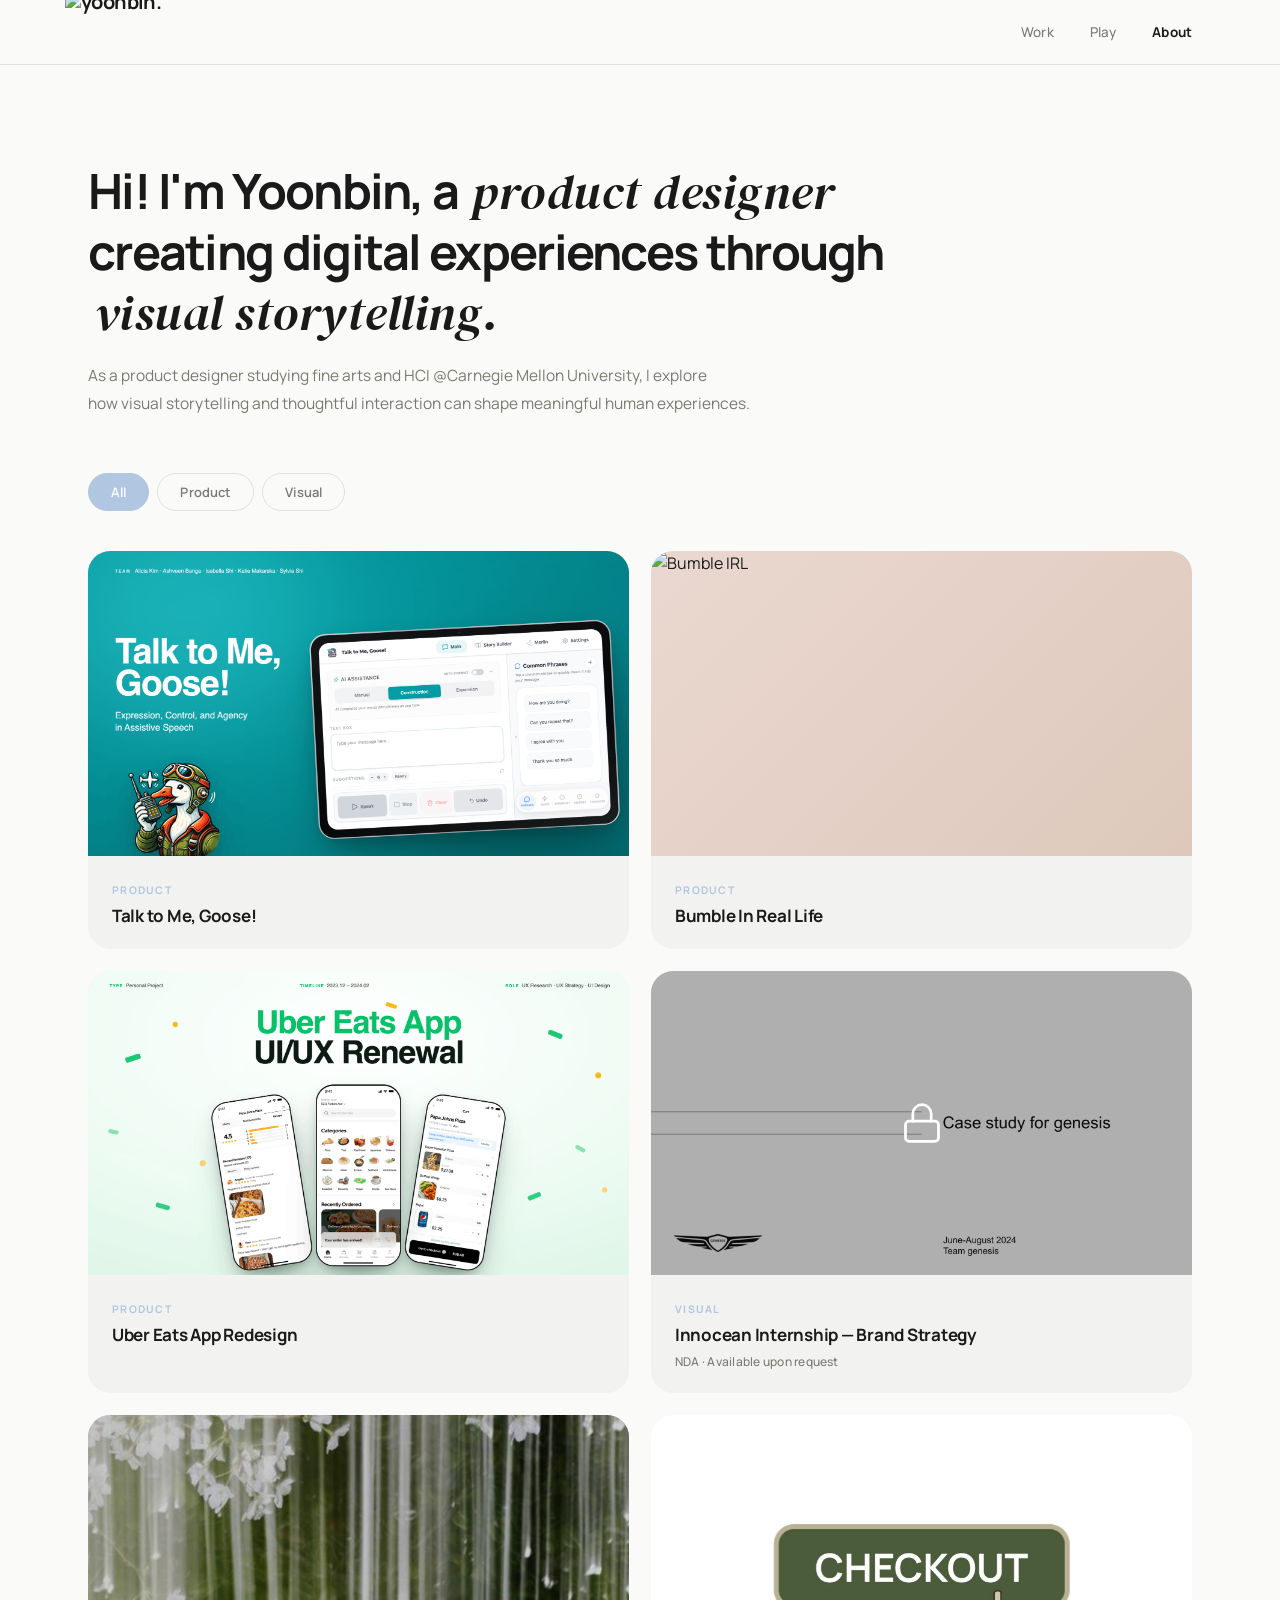
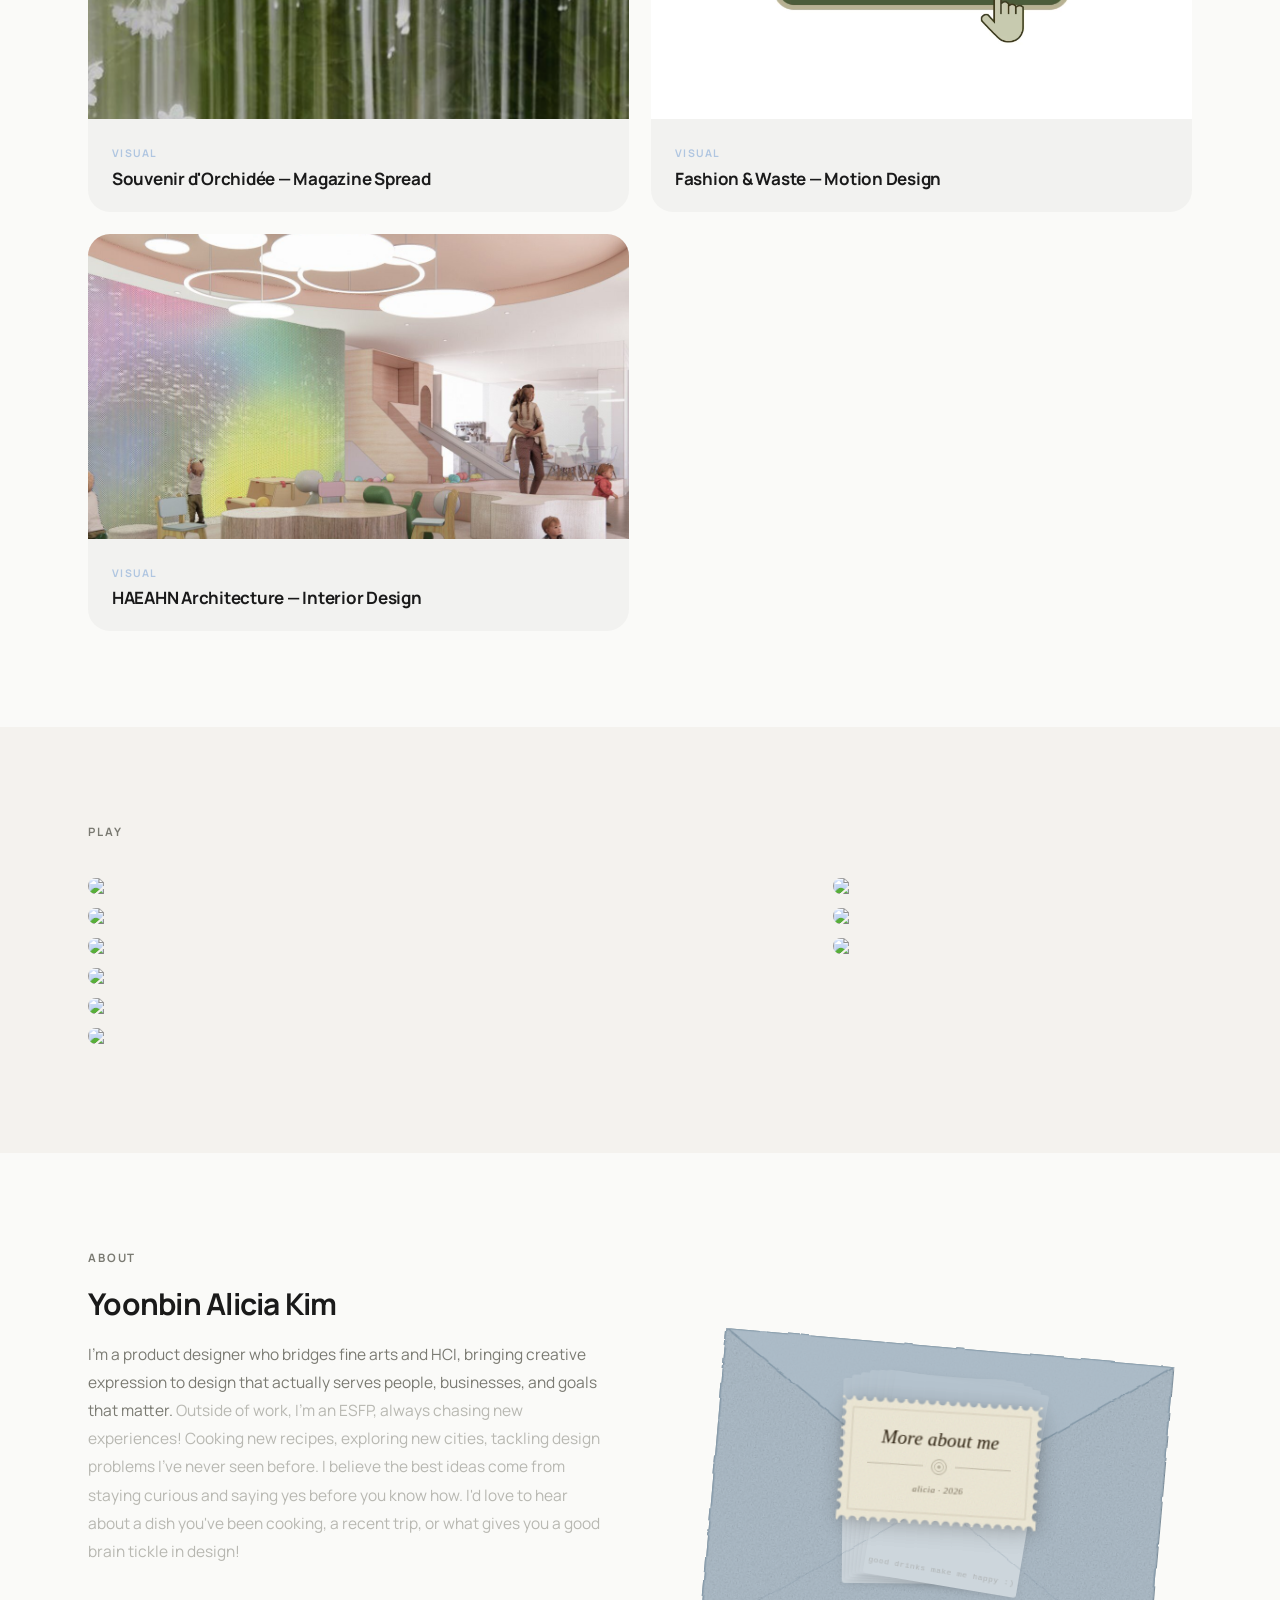
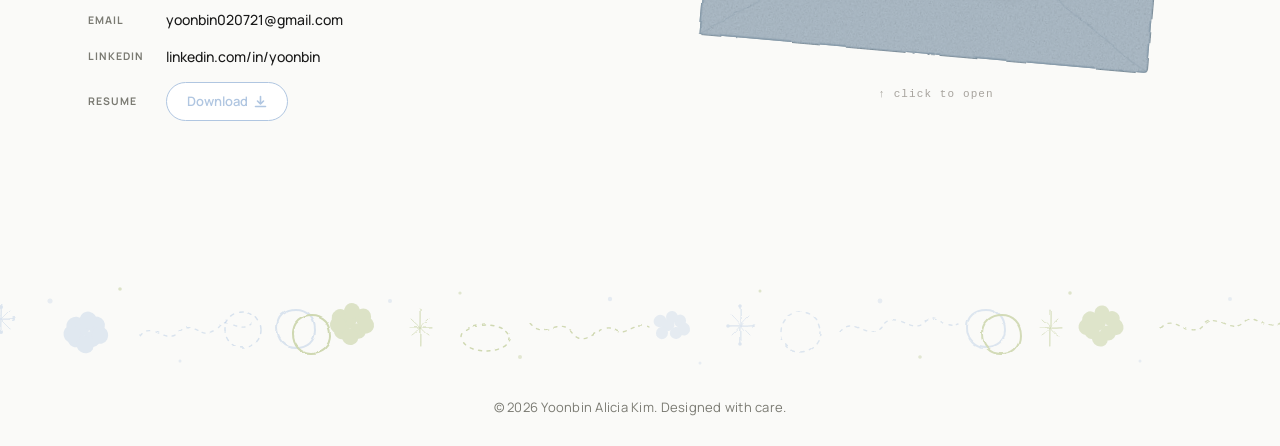
==== commit 318dbf3e: "Add magazine + motion cards to homepage; add motion.html" ====
--- a/index.html
+++ b/index.html
@@ -315,6 +315,20 @@
           <p style="font-size:12px;color:var(--muted);margin-top:6px;font-weight:500;letter-spacing:.02em">NDA · Available upon request</p>
         </div>
       </div>
+      <a class="project-card" data-category="visual" href="magazine.html">
+        <div class="card-thumb" style="background:linear-gradient(135deg,#C9D6C0,#A7BE8E)"><img src="images/visual/Magazine/spread-1.png" alt="Souvenir d'Orchidée — Magazine Spread" style="width:100%;height:100%;object-fit:cover;object-position:top;display:block"></div>
+        <div class="card-info">
+          <span class="card-tag">Visual</span>
+          <h3 class="card-title">Souvenir d'Orchidée — Magazine Spread</h3>
+        </div>
+      </a>
+      <a class="project-card" data-category="visual" href="motion.html">
+        <div class="card-thumb" style="background:linear-gradient(135deg,#DCD8C4,#B8AE86)"><img src="images/video/poster.jpg" alt="Fashion &amp; Waste — Motion Design" style="width:100%;height:100%;object-fit:cover;display:block"></div>
+        <div class="card-info">
+          <span class="card-tag">Visual</span>
+          <h3 class="card-title">Fashion &amp; Waste — Motion Design</h3>
+        </div>
+      </a>
       <a class="project-card" data-category="visual" href="haeahn.html">
         <div class="card-thumb" style="background:linear-gradient(135deg,#E8DDD0,#D9C9B8)"><img src="images/visual/Haeahn/cover.jpg" alt="HAEAHN Architecture — Kids Zone" style="width:100%;height:100%;object-fit:cover;display:block"></div>
         <div class="card-info">
